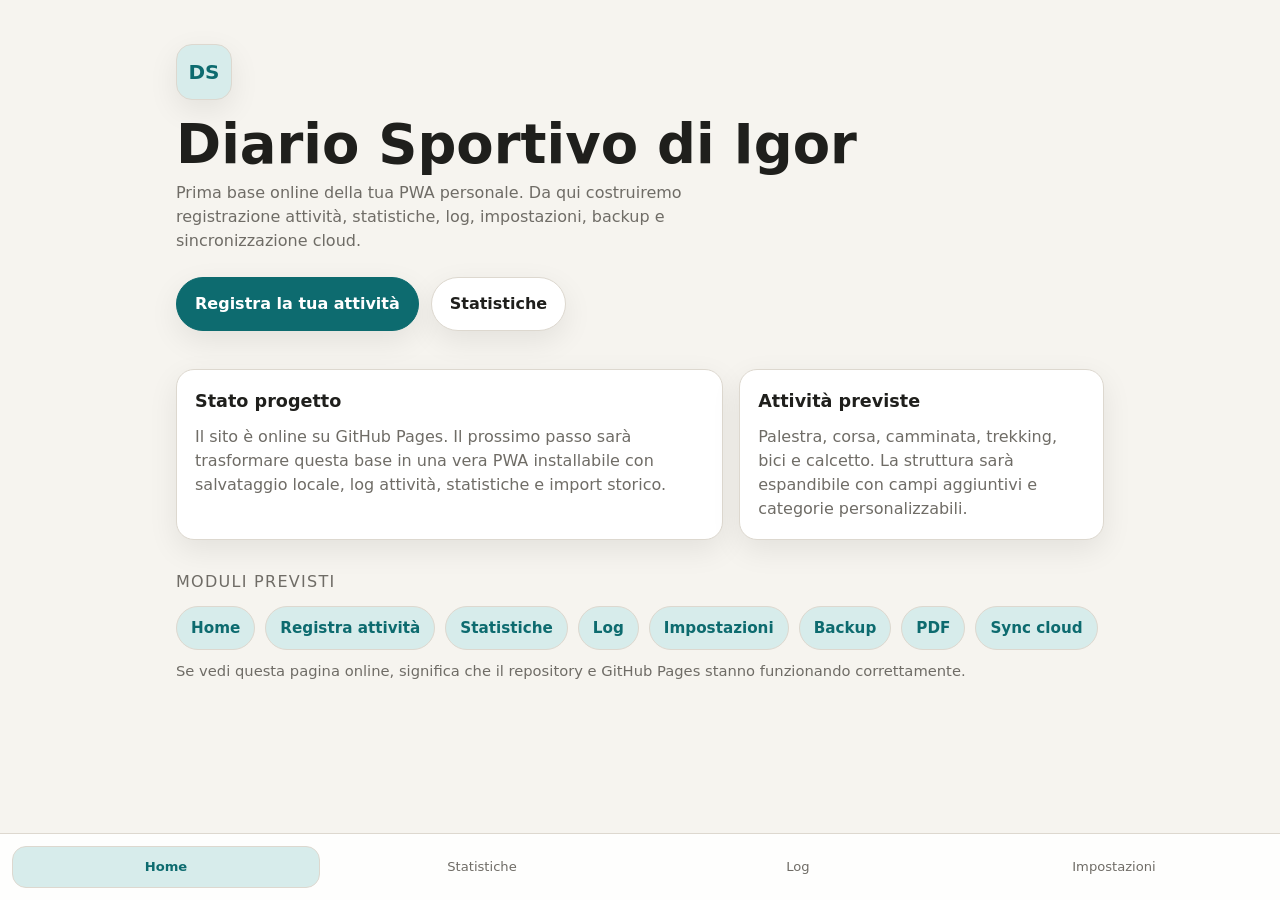
==== index.html @ 498e8092 "Create index.html" ====
<!DOCTYPE html>
<html lang="it">
<head>
  <meta charset="UTF-8" />
  <meta name="viewport" content="width=device-width, initial-scale=1.0" />
  <title>Diario Sportivo di Igor</title>
  <meta name="description" content="PWA personale per registrare attività sportive, statistiche e log." />
  <style>
    :root {
      --bg: #f6f4ef;
      --card: #ffffff;
      --text: #1f1f1c;
      --muted: #6f6c66;
      --primary: #0d6b6f;
      --primary-2: #d7eceb;
      --border: #ddd8cf;
      --shadow: 0 10px 30px rgba(0,0,0,0.08);
      --radius: 18px;
    }

    @media (prefers-color-scheme: dark) {
      :root {
        --bg: #121212;
        --card: #1b1b1b;
        --text: #f3f3f1;
        --muted: #a8a49c;
        --primary: #66b7bc;
        --primary-2: #1d3133;
        --border: #303030;
        --shadow: 0 10px 30px rgba(0,0,0,0.35);
      }
    }

    * { box-sizing: border-box; }

    body {
      margin: 0;
      font-family: Inter, system-ui, sans-serif;
      background: var(--bg);
      color: var(--text);
      line-height: 1.5;
    }

    .wrap {
      max-width: 960px;
      margin: 0 auto;
      padding: 24px 16px 96px;
    }

    .hero {
      padding: 20px 0 10px;
    }

    .logo {
      width: 56px;
      height: 56px;
      border-radius: 16px;
      background: var(--primary-2);
      color: var(--primary);
      display: grid;
      place-items: center;
      margin-bottom: 16px;
      border: 1px solid var(--border);
      box-shadow: var(--shadow);
      font-weight: 700;
      font-size: 20px;
    }

    h1 {
      margin: 0 0 8px;
      font-size: clamp(2rem, 5vw, 3.4rem);
      line-height: 1.05;
    }

    .sub {
      margin: 0;
      color: var(--muted);
      max-width: 58ch;
      font-size: 1rem;
    }

    .grid {
      display: grid;
      grid-template-columns: 1fr;
      gap: 16px;
      margin-top: 28px;
    }

    @media (min-width: 800px) {
      .grid {
        grid-template-columns: 1.2fr 0.8fr;
      }
    }

    .card {
      background: var(--card);
      border: 1px solid var(--border);
      border-radius: var(--radius);
      padding: 18px;
      box-shadow: var(--shadow);
    }

    .card h2 {
      margin: 0 0 10px;
      font-size: 1.1rem;
    }

    .card p {
      margin: 0;
      color: var(--muted);
    }

    .actions {
      display: flex;
      flex-wrap: wrap;
      gap: 12px;
      margin-top: 24px;
    }

    .btn {
      appearance: none;
      border: 1px solid var(--border);
      background: var(--card);
      color: var(--text);
      padding: 14px 18px;
      border-radius: 999px;
      font-weight: 600;
      cursor: pointer;
      text-decoration: none;
      box-shadow: var(--shadow);
    }

    .btn.primary {
      background: var(--primary);
      color: white;
      border-color: var(--primary);
    }

    .section-title {
      margin: 30px 0 12px;
      font-size: 1rem;
      color: var(--muted);
      text-transform: uppercase;
      letter-spacing: 0.08em;
    }

    .pill-list {
      display: flex;
      flex-wrap: wrap;
      gap: 10px;
    }

    .pill {
      padding: 10px 14px;
      background: var(--primary-2);
      color: var(--primary);
      border-radius: 999px;
      border: 1px solid var(--border);
      font-weight: 600;
      font-size: 0.95rem;
    }

    .footer-nav {
      position: fixed;
      left: 0;
      right: 0;
      bottom: 0;
      display: grid;
      grid-template-columns: repeat(4, 1fr);
      gap: 8px;
      padding: 12px;
      background: rgba(255,255,255,0.85);
      backdrop-filter: blur(10px);
      border-top: 1px solid var(--border);
    }

    @media (prefers-color-scheme: dark) {
      .footer-nav {
        background: rgba(20,20,20,0.88);
      }
    }

    .nav-item {
      text-align: center;
      text-decoration: none;
      color: var(--muted);
      font-size: 0.82rem;
      padding: 10px 6px;
      border-radius: 14px;
      border: 1px solid transparent;
    }

    .nav-item.active {
      color: var(--primary);
      background: var(--primary-2);
      border-color: var(--border);
      font-weight: 700;
    }

    .small {
      font-size: 0.92rem;
      color: var(--muted);
      margin-top: 10px;
    }
  </style>
</head>
<body>
  <main class="wrap">
    <section class="hero">
      <div class="logo">DS</div>
      <h1>Diario Sportivo di Igor</h1>
      <p class="sub">
        Prima base online della tua PWA personale. Da qui costruiremo registrazione attività,
        statistiche, log, impostazioni, backup e sincronizzazione cloud.
      </p>

      <div class="actions">
        <a href="#" class="btn primary">Registra la tua attività</a>
        <a href="#" class="btn">Statistiche</a>
      </div>
    </section>

    <div class="grid">
      <article class="card">
        <h2>Stato progetto</h2>
        <p>
          Il sito è online su GitHub Pages. Il prossimo passo sarà trasformare questa base
          in una vera PWA installabile con salvataggio locale, log attività, statistiche e import storico.
        </p>
      </article>

      <article class="card">
        <h2>Attività previste</h2>
        <p>
          Palestra, corsa, camminata, trekking, bici e calcetto. La struttura sarà espandibile
          con campi aggiuntivi e categorie personalizzabili.
        </p>
      </article>
    </div>

    <div class="section-title">Moduli previsti</div>
    <div class="pill-list">
      <div class="pill">Home</div>
      <div class="pill">Registra attività</div>
      <div class="pill">Statistiche</div>
      <div class="pill">Log</div>
      <div class="pill">Impostazioni</div>
      <div class="pill">Backup</div>
      <div class="pill">PDF</div>
      <div class="pill">Sync cloud</div>
    </div>

    <p class="small">
      Se vedi questa pagina online, significa che il repository e GitHub Pages stanno funzionando correttamente.
    </p>
  </main>

  <nav class="footer-nav">
    <a class="nav-item active" href="#">Home</a>
    <a class="nav-item" href="#">Statistiche</a>
    <a class="nav-item" href="#">Log</a>
    <a class="nav-item" href="#">Impostazioni</a>
  </nav>
</body>
</html>
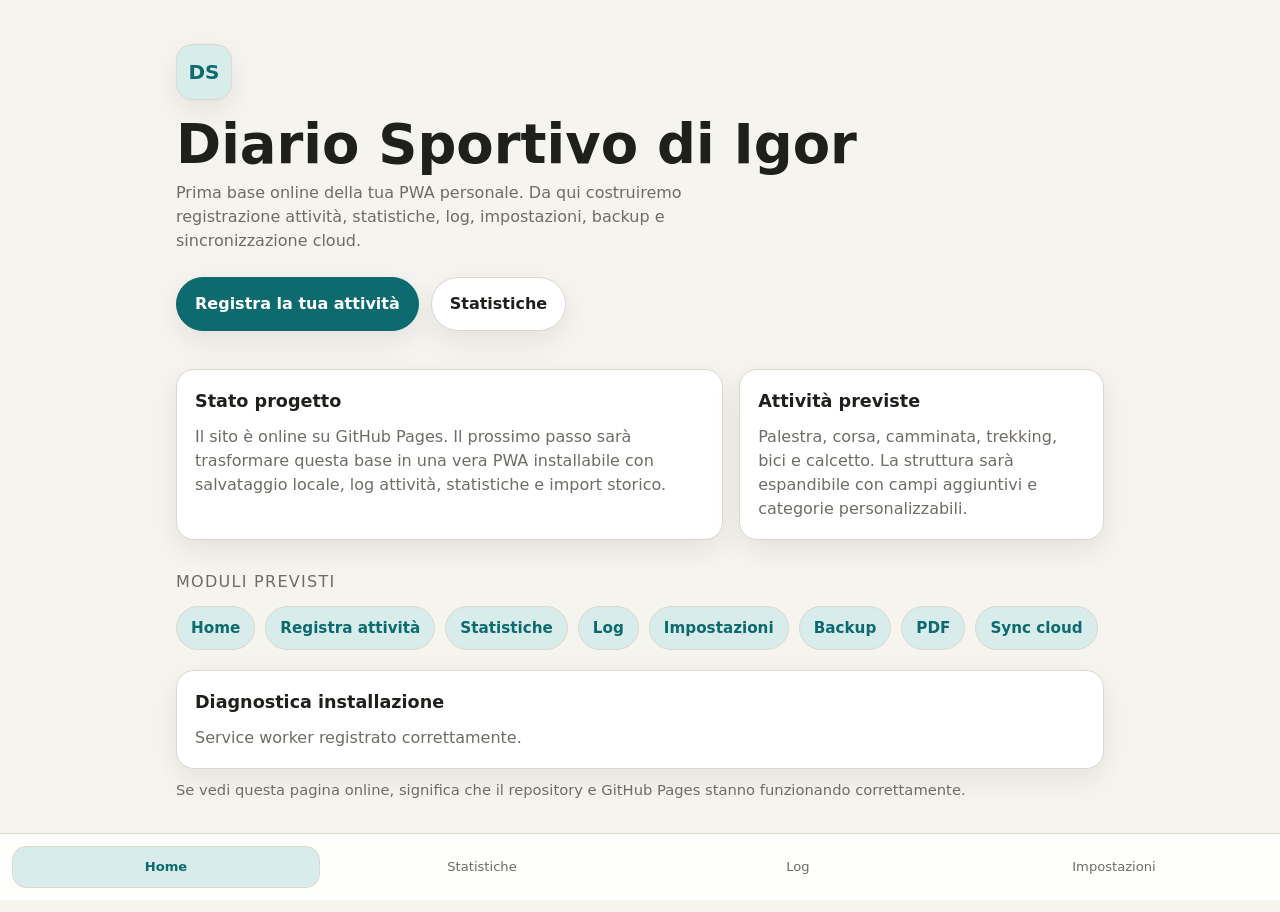
==== commit e9232548: "Update index.html" ====
--- a/index.html
+++ b/index.html
@@ -1,6 +1,9 @@
 <!DOCTYPE html>
 <html lang="it">
 <head>
+    <link rel="manifest" href="./manifest.webmanifest" />
+  <meta name="theme-color" content="#0d6b6f" />
+  <link rel="apple-touch-icon" href="https://cdn.jsdelivr.net/gh/twitter/twemoji@14.0.2/assets/192x192/1f4d8.png" />
   <meta charset="UTF-8" />
   <meta name="viewport" content="width=device-width, initial-scale=1.0" />
   <title>Diario Sportivo di Igor</title>
@@ -213,11 +216,11 @@
         Prima base online della tua PWA personale. Da qui costruiremo registrazione attività,
         statistiche, log, impostazioni, backup e sincronizzazione cloud.
       </p>
-
-      <div class="actions">
-        <a href="#" class="btn primary">Registra la tua attività</a>
-        <a href="#" class="btn">Statistiche</a>
-      </div>
+<div class="actions">
+  <a href="#" class="btn primary">Registra la tua attività</a>
+  <a href="#" class="btn">Statistiche</a>
+  <button id="installBtn" class="btn" style="display:none;">Installa app</button>
+</div>
     </section>
 
     <div class="grid">
@@ -249,7 +252,10 @@
       <div class="pill">PDF</div>
       <div class="pill">Sync cloud</div>
     </div>
-
+<div class="card" style="margin-top:20px;">
+  <h2>Diagnostica installazione</h2>
+  <p id="installStatus">Controllo requisiti PWA in corso...</p>
+</div>
     <p class="small">
       Se vedi questa pagina online, significa che il repository e GitHub Pages stanno funzionando correttamente.
     </p>
@@ -261,5 +267,57 @@
     <a class="nav-item" href="#">Log</a>
     <a class="nav-item" href="#">Impostazioni</a>
   </nav>
+   <script>
+  let deferredPrompt = null;
+
+  const installBtn = document.getElementById("installBtn");
+  const installStatus = document.getElementById("installStatus");
+
+  if ("serviceWorker" in navigator) {
+    window.addEventListener("load", async () => {
+      try {
+        await navigator.serviceWorker.register("./service-worker.js");
+        installStatus.textContent = "Service worker registrato correttamente.";
+      } catch (error) {
+        installStatus.textContent = "Errore nella registrazione del service worker.";
+      }
+    });
+  } else {
+    installStatus.textContent = "Questo browser non supporta i service worker.";
+  }
+
+  window.addEventListener("beforeinstallprompt", (event) => {
+    event.preventDefault();
+    deferredPrompt = event;
+    installBtn.style.display = "inline-flex";
+    installStatus.textContent = "Questa PWA è installabile. Premi 'Installa app'.";
+  });
+
+  installBtn.addEventListener("click", async () => {
+    if (!deferredPrompt) return;
+    deferredPrompt.prompt();
+    const choice = await deferredPrompt.userChoice;
+    if (choice.outcome === "accepted") {
+      installStatus.textContent = "Installazione accettata.";
+    } else {
+      installStatus.textContent = "Installazione annullata.";
+    }
+    deferredPrompt = null;
+    installBtn.style.display = "none";
+  });
+
+  window.addEventListener("appinstalled", () => {
+    installStatus.textContent = "App installata correttamente sul dispositivo.";
+    installBtn.style.display = "none";
+  });
+
+  window.addEventListener("load", () => {
+    setTimeout(() => {
+      if (!deferredPrompt && installStatus.textContent === "Service worker registrato correttamente.") {
+        installStatus.textContent = "Il browser non ha ancora reso disponibile l'installazione. Controlla menu browser, tempo di permanenza sulla pagina o requisiti manifest.";
+      }
+    }, 4000);
+  });
+</script>
 </body>
 </html>
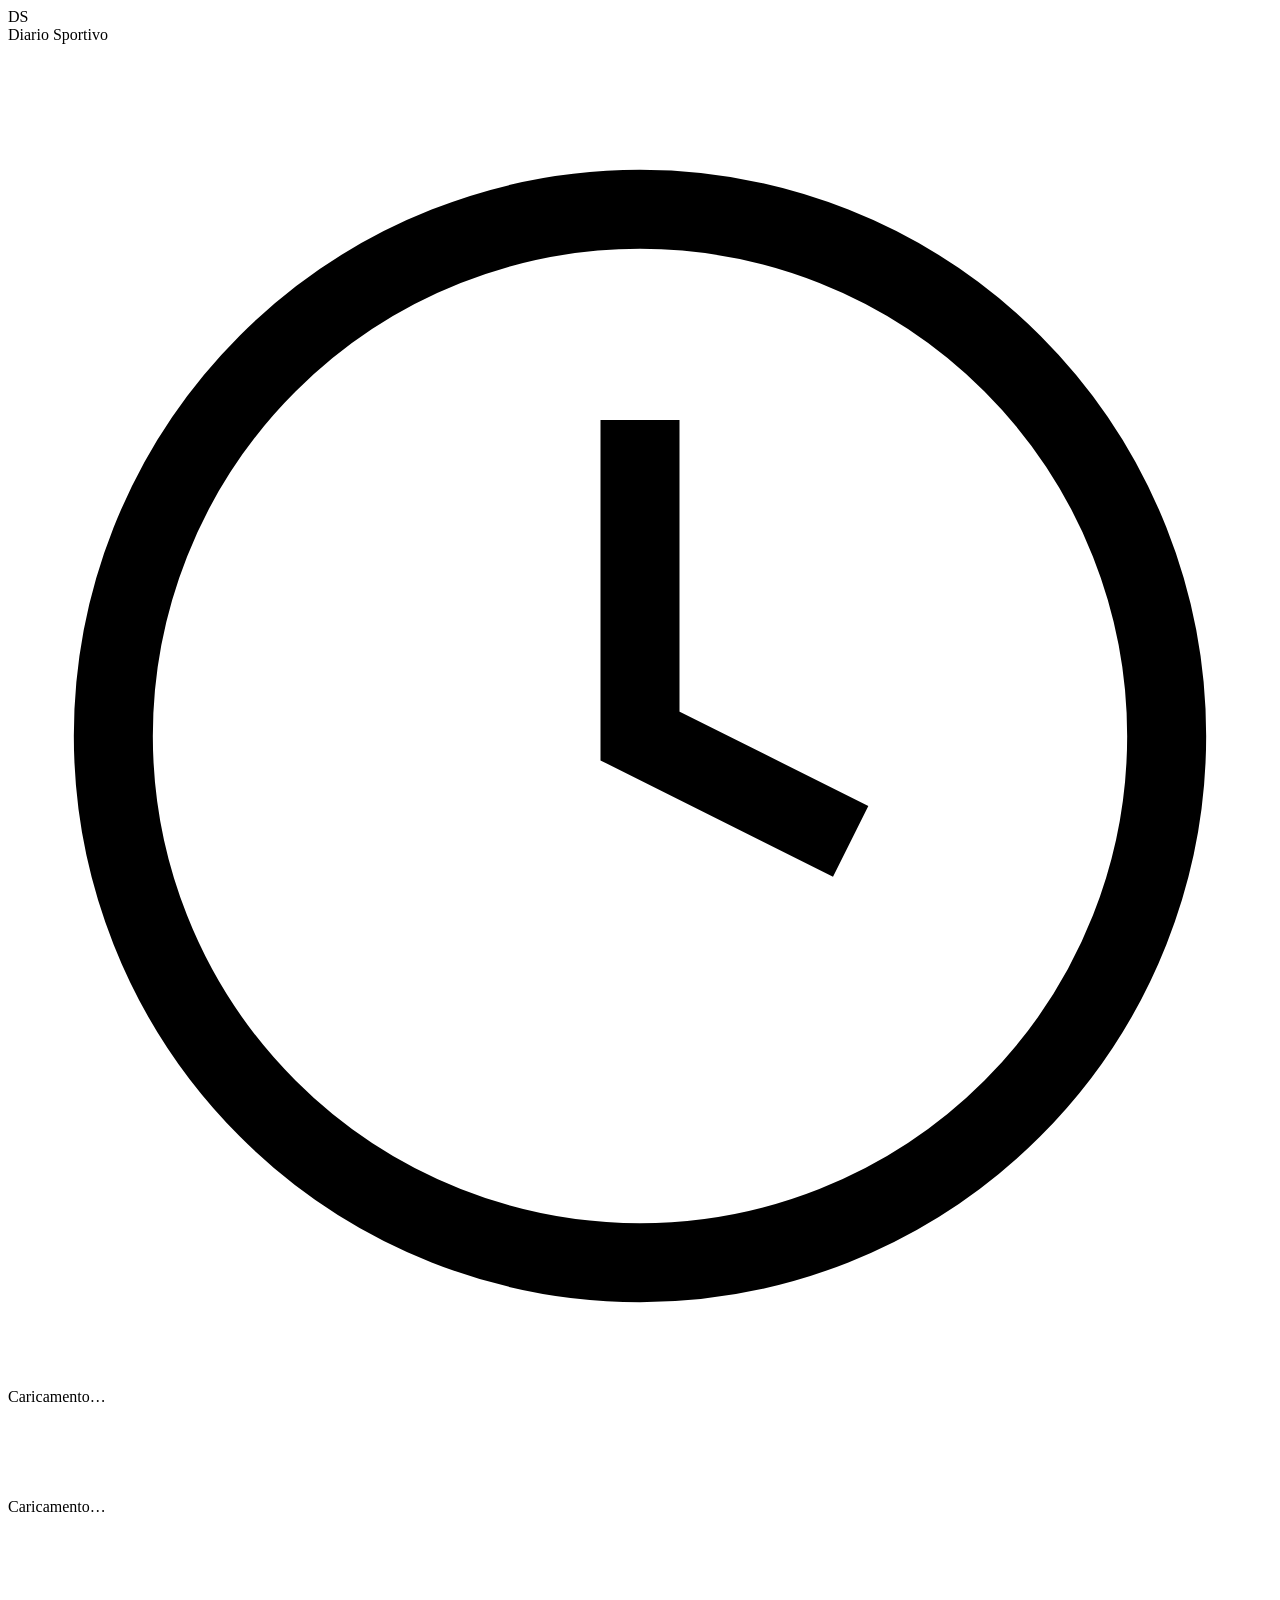
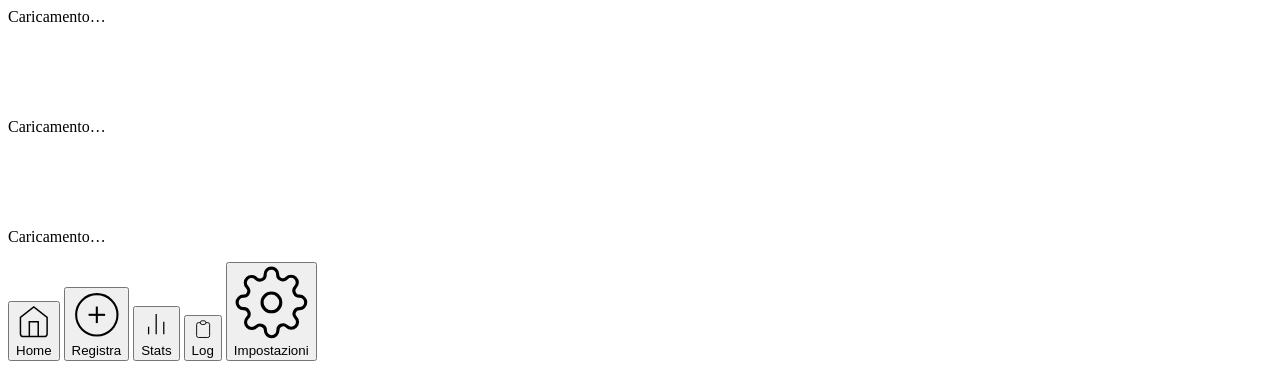
==== commit c5c56201: "Add files via upload" ====
--- a/index.html
+++ b/index.html
@@ -1,323 +1,124 @@
 <!DOCTYPE html>
 <html lang="it">
 <head>
-    <link rel="manifest" href="./manifest.webmanifest" />
-  <meta name="theme-color" content="#0d6b6f" />
-  <link rel="apple-touch-icon" href="https://cdn.jsdelivr.net/gh/twitter/twemoji@14.0.2/assets/192x192/1f4d8.png" />
   <meta charset="UTF-8" />
-  <meta name="viewport" content="width=device-width, initial-scale=1.0" />
+  <meta name="viewport" content="width=device-width, initial-scale=1.0, viewport-fit=cover" />
   <title>Diario Sportivo di Igor</title>
   <meta name="description" content="PWA personale per registrare attività sportive, statistiche e log." />
-  <style>
-    :root {
-      --bg: #f6f4ef;
-      --card: #ffffff;
-      --text: #1f1f1c;
-      --muted: #6f6c66;
-      --primary: #0d6b6f;
-      --primary-2: #d7eceb;
-      --border: #ddd8cf;
-      --shadow: 0 10px 30px rgba(0,0,0,0.08);
-      --radius: 18px;
-    }
+  <meta name="theme-color" content="#0d6b6f" media="(prefers-color-scheme: light)" />
+  <meta name="theme-color" content="#080c12"  media="(prefers-color-scheme: dark)" />
+  <meta name="mobile-web-app-capable" content="yes" />
+  <meta name="apple-mobile-web-app-capable" content="yes" />
+  <meta name="apple-mobile-web-app-status-bar-style" content="black-translucent" />
+  <meta name="apple-mobile-web-app-title" content="Diario Sportivo" />
 
-    @media (prefers-color-scheme: dark) {
-      :root {
-        --bg: #121212;
-        --card: #1b1b1b;
-        --text: #f3f3f1;
-        --muted: #a8a49c;
-        --primary: #66b7bc;
-        --primary-2: #1d3133;
-        --border: #303030;
-        --shadow: 0 10px 30px rgba(0,0,0,0.35);
-      }
-    }
-
-    * { box-sizing: border-box; }
-
-    body {
-      margin: 0;
-      font-family: Inter, system-ui, sans-serif;
-      background: var(--bg);
-      color: var(--text);
-      line-height: 1.5;
-    }
-
-    .wrap {
-      max-width: 960px;
-      margin: 0 auto;
-      padding: 24px 16px 96px;
-    }
-
-    .hero {
-      padding: 20px 0 10px;
-    }
-
-    .logo {
-      width: 56px;
-      height: 56px;
-      border-radius: 16px;
-      background: var(--primary-2);
-      color: var(--primary);
-      display: grid;
-      place-items: center;
-      margin-bottom: 16px;
-      border: 1px solid var(--border);
-      box-shadow: var(--shadow);
-      font-weight: 700;
-      font-size: 20px;
-    }
-
-    h1 {
-      margin: 0 0 8px;
-      font-size: clamp(2rem, 5vw, 3.4rem);
-      line-height: 1.05;
-    }
-
-    .sub {
-      margin: 0;
-      color: var(--muted);
-      max-width: 58ch;
-      font-size: 1rem;
-    }
-
-    .grid {
-      display: grid;
-      grid-template-columns: 1fr;
-      gap: 16px;
-      margin-top: 28px;
-    }
-
-    @media (min-width: 800px) {
-      .grid {
-        grid-template-columns: 1.2fr 0.8fr;
-      }
-    }
-
-    .card {
-      background: var(--card);
-      border: 1px solid var(--border);
-      border-radius: var(--radius);
-      padding: 18px;
-      box-shadow: var(--shadow);
-    }
-
-    .card h2 {
-      margin: 0 0 10px;
-      font-size: 1.1rem;
-    }
-
-    .card p {
-      margin: 0;
-      color: var(--muted);
-    }
-
-    .actions {
-      display: flex;
-      flex-wrap: wrap;
-      gap: 12px;
-      margin-top: 24px;
-    }
-
-    .btn {
-      appearance: none;
-      border: 1px solid var(--border);
-      background: var(--card);
-      color: var(--text);
-      padding: 14px 18px;
-      border-radius: 999px;
-      font-weight: 600;
-      cursor: pointer;
-      text-decoration: none;
-      box-shadow: var(--shadow);
-    }
-
-    .btn.primary {
-      background: var(--primary);
-      color: white;
-      border-color: var(--primary);
-    }
-
-    .section-title {
-      margin: 30px 0 12px;
-      font-size: 1rem;
-      color: var(--muted);
-      text-transform: uppercase;
-      letter-spacing: 0.08em;
-    }
-
-    .pill-list {
-      display: flex;
-      flex-wrap: wrap;
-      gap: 10px;
-    }
-
-    .pill {
-      padding: 10px 14px;
-      background: var(--primary-2);
-      color: var(--primary);
-      border-radius: 999px;
-      border: 1px solid var(--border);
-      font-weight: 600;
-      font-size: 0.95rem;
-    }
-
-    .footer-nav {
-      position: fixed;
-      left: 0;
-      right: 0;
-      bottom: 0;
-      display: grid;
-      grid-template-columns: repeat(4, 1fr);
-      gap: 8px;
-      padding: 12px;
-      background: rgba(255,255,255,0.85);
-      backdrop-filter: blur(10px);
-      border-top: 1px solid var(--border);
-    }
-
-    @media (prefers-color-scheme: dark) {
-      .footer-nav {
-        background: rgba(20,20,20,0.88);
-      }
-    }
-
-    .nav-item {
-      text-align: center;
-      text-decoration: none;
-      color: var(--muted);
-      font-size: 0.82rem;
-      padding: 10px 6px;
-      border-radius: 14px;
-      border: 1px solid transparent;
-    }
-
-    .nav-item.active {
-      color: var(--primary);
-      background: var(--primary-2);
-      border-color: var(--border);
-      font-weight: 700;
-    }
-
-    .small {
-      font-size: 0.92rem;
-      color: var(--muted);
-      margin-top: 10px;
-    }
-  </style>
+  <link rel="manifest" href="./manifest.webmanifest" />
+  <link rel="apple-touch-icon" href="./icons/icon-192.png" />
+  <link rel="stylesheet" href="./assets/css/main.css" />
 </head>
 <body>
-  <main class="wrap">
-    <section class="hero">
-      <div class="logo">DS</div>
-      <h1>Diario Sportivo di Igor</h1>
-      <p class="sub">
-        Prima base online della tua PWA personale. Da qui costruiremo registrazione attività,
-        statistiche, log, impostazioni, backup e sincronizzazione cloud.
-      </p>
-<div class="actions">
-  <a href="#" class="btn primary">Registra la tua attività</a>
-  <a href="#" class="btn">Statistiche</a>
-  <button id="installBtn" class="btn" style="display:none;">Installa app</button>
-</div>
+
+<div class="app-shell">
+
+  <!-- HEADER -->
+  <header class="app-header">
+    <div class="header-logo">
+      <div class="header-logo-icon">DS</div>
+      <span id="header-title">Diario Sportivo</span>
+    </div>
+    <div class="header-right">
+      <span class="header-date" id="header-date"></span>
+    </div>
+  </header>
+
+  <!-- VIEWS -->
+  <main>
+
+    <!-- HOME -->
+    <section id="view-home" class="view active">
+      <div class="empty-state" style="padding-top:60px">
+        <svg viewBox="0 0 24 24" fill="none" stroke="currentColor" stroke-width="1.5"><circle cx="12" cy="12" r="10"/><path d="M12 6v6l4 2"/></svg>
+        <p>Caricamento…</p>
+      </div>
     </section>
 
-    <div class="grid">
-      <article class="card">
-        <h2>Stato progetto</h2>
-        <p>
-          Il sito è online su GitHub Pages. Il prossimo passo sarà trasformare questa base
-          in una vera PWA installabile con salvataggio locale, log attività, statistiche e import storico.
-        </p>
-      </article>
+    <!-- REGISTRA -->
+    <section id="view-register" class="view">
+      <div class="empty-state" style="padding-top:60px">
+        <p>Caricamento…</p>
+      </div>
+    </section>
 
-      <article class="card">
-        <h2>Attività previste</h2>
-        <p>
-          Palestra, corsa, camminata, trekking, bici e calcetto. La struttura sarà espandibile
-          con campi aggiuntivi e categorie personalizzabili.
-        </p>
-      </article>
-    </div>
+    <!-- STATISTICHE -->
+    <section id="view-stats" class="view">
+      <div class="empty-state" style="padding-top:60px">
+        <p>Caricamento…</p>
+      </div>
+    </section>
 
-    <div class="section-title">Moduli previsti</div>
-    <div class="pill-list">
-      <div class="pill">Home</div>
-      <div class="pill">Registra attività</div>
-      <div class="pill">Statistiche</div>
-      <div class="pill">Log</div>
-      <div class="pill">Impostazioni</div>
-      <div class="pill">Backup</div>
-      <div class="pill">PDF</div>
-      <div class="pill">Sync cloud</div>
-    </div>
-<div class="card" style="margin-top:20px;">
-  <h2>Diagnostica installazione</h2>
-  <p id="installStatus">Controllo requisiti PWA in corso...</p>
-</div>
-    <p class="small">
-      Se vedi questa pagina online, significa che il repository e GitHub Pages stanno funzionando correttamente.
-    </p>
+    <!-- LOG -->
+    <section id="view-log" class="view">
+      <div class="empty-state" style="padding-top:60px">
+        <p>Caricamento…</p>
+      </div>
+    </section>
+
+    <!-- IMPOSTAZIONI -->
+    <section id="view-settings" class="view">
+      <div class="empty-state" style="padding-top:60px">
+        <p>Caricamento…</p>
+      </div>
+    </section>
+
   </main>
 
-  <nav class="footer-nav">
-    <a class="nav-item active" href="#">Home</a>
-    <a class="nav-item" href="#">Statistiche</a>
-    <a class="nav-item" href="#">Log</a>
-    <a class="nav-item" href="#">Impostazioni</a>
+  <!-- BOTTOM NAV -->
+  <nav class="bottom-nav">
+
+    <button class="nav-btn active" data-view="home">
+      <div class="nav-icon-wrap">
+        <svg viewBox="0 0 24 24" fill="none" stroke="currentColor"><path d="M3 9l9-7 9 7v11a2 2 0 01-2 2H5a2 2 0 01-2-2z"/><polyline points="9 22 9 12 15 12 15 22"/></svg>
+      </div>
+      <span>Home</span>
+    </button>
+
+    <button class="nav-btn" data-view="register">
+      <div class="nav-icon-wrap">
+        <svg viewBox="0 0 24 24" fill="none" stroke="currentColor"><circle cx="12" cy="12" r="10"/><line x1="12" y1="8" x2="12" y2="16"/><line x1="8" y1="12" x2="16" y2="12"/></svg>
+      </div>
+      <span>Registra</span>
+    </button>
+
+    <button class="nav-btn" data-view="stats">
+      <div class="nav-icon-wrap">
+        <svg viewBox="0 0 24 24" fill="none" stroke="currentColor"><line x1="18" y1="20" x2="18" y2="10"/><line x1="12" y1="20" x2="12" y2="4"/><line x1="6" y1="20" x2="6" y2="14"/></svg>
+      </div>
+      <span>Stats</span>
+    </button>
+
+    <button class="nav-btn" data-view="log">
+      <div class="nav-icon-wrap">
+        <svg viewBox="0 0 24 24" fill="none" stroke="currentColor"><path d="M9 5H7a2 2 0 00-2 2v12a2 2 0 002 2h10a2 2 0 002-2V7a2 2 0 00-2-2h-2M9 5a2 2 0 002 2h2a2 2 0 002-2M9 5a2 2 0 012-2h2a2 2 0 012 2"/></svg>
+      </div>
+      <span>Log</span>
+    </button>
+
+    <button class="nav-btn" data-view="settings">
+      <div class="nav-icon-wrap">
+        <svg viewBox="0 0 24 24" fill="none" stroke="currentColor"><circle cx="12" cy="12" r="3"/><path d="M19.4 15a1.65 1.65 0 00.33 1.82l.06.06a2 2 0 010 2.83 2 2 0 01-2.83 0l-.06-.06a1.65 1.65 0 00-1.82-.33 1.65 1.65 0 00-1 1.51V21a2 2 0 01-2 2 2 2 0 01-2-2v-.09A1.65 1.65 0 009 19.4a1.65 1.65 0 00-1.82.33l-.06.06a2 2 0 01-2.83 0 2 2 0 010-2.83l.06-.06A1.65 1.65 0 004.68 15a1.65 1.65 0 00-1.51-1H3a2 2 0 01-2-2 2 2 0 012-2h.09A1.65 1.65 0 004.6 9a1.65 1.65 0 00-.33-1.82l-.06-.06a2 2 0 010-2.83 2 2 0 012.83 0l.06.06A1.65 1.65 0 009 4.68a1.65 1.65 0 001-1.51V3a2 2 0 012-2 2 2 0 012 2v.09a1.65 1.65 0 001 1.51 1.65 1.65 0 001.82-.33l.06-.06a2 2 0 012.83 0 2 2 0 010 2.83l-.06.06A1.65 1.65 0 0019.4 9a1.65 1.65 0 001.51 1H21a2 2 0 012 2 2 2 0 01-2 2h-.09a1.65 1.65 0 00-1.51 1z"/></svg>
+      </div>
+      <span>Impostazioni</span>
+    </button>
+
   </nav>
-   <script>
-  let deferredPrompt = null;
 
-  const installBtn = document.getElementById("installBtn");
-  const installStatus = document.getElementById("installStatus");
+</div>
 
-  if ("serviceWorker" in navigator) {
-    window.addEventListener("load", async () => {
-      try {
-        await navigator.serviceWorker.register("./service-worker.js");
-        installStatus.textContent = "Service worker registrato correttamente.";
-      } catch (error) {
-        installStatus.textContent = "Errore nella registrazione del service worker.";
-      }
-    });
-  } else {
-    installStatus.textContent = "Questo browser non supporta i service worker.";
-  }
+<!-- Toast -->
+<div class="toast" id="toast"></div>
 
-  window.addEventListener("beforeinstallprompt", (event) => {
-    event.preventDefault();
-    deferredPrompt = event;
-    installBtn.style.display = "inline-flex";
-    installStatus.textContent = "Questa PWA è installabile. Premi 'Installa app'.";
-  });
+<!-- App JS (ES modules) -->
+<script type="module" src="./assets/js/app.js"></script>
 
-  installBtn.addEventListener("click", async () => {
-    if (!deferredPrompt) return;
-    deferredPrompt.prompt();
-    const choice = await deferredPrompt.userChoice;
-    if (choice.outcome === "accepted") {
-      installStatus.textContent = "Installazione accettata.";
-    } else {
-      installStatus.textContent = "Installazione annullata.";
-    }
-    deferredPrompt = null;
-    installBtn.style.display = "none";
-  });
-
-  window.addEventListener("appinstalled", () => {
-    installStatus.textContent = "App installata correttamente sul dispositivo.";
-    installBtn.style.display = "none";
-  });
-
-  window.addEventListener("load", () => {
-    setTimeout(() => {
-      if (!deferredPrompt && installStatus.textContent === "Service worker registrato correttamente.") {
-        installStatus.textContent = "Il browser non ha ancora reso disponibile l'installazione. Controlla menu browser, tempo di permanenza sulla pagina o requisiti manifest.";
-      }
-    }, 4000);
-  });
-</script>
 </body>
 </html>
